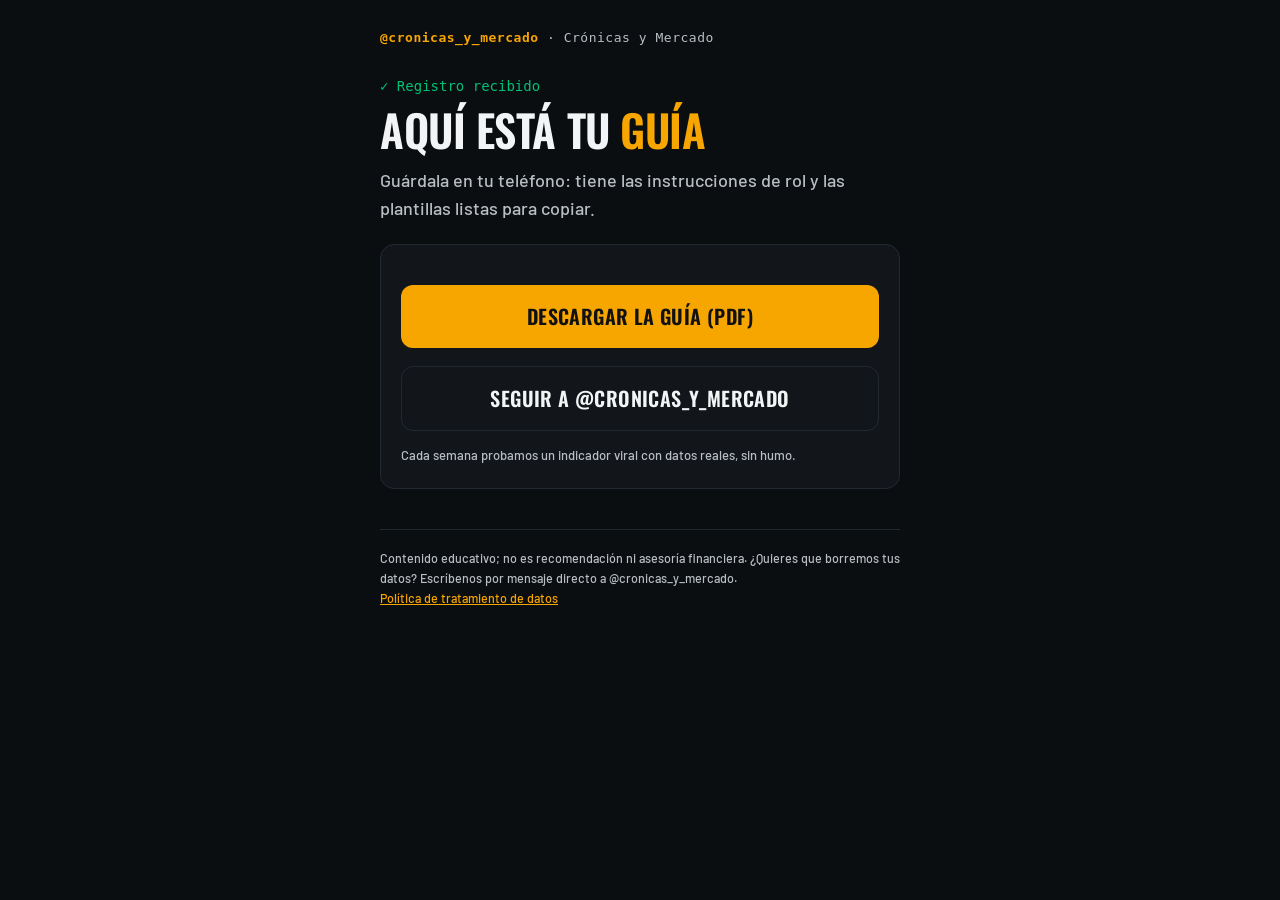
==== gracias.html @ 26cb08d0 "Landing de la guía IA en el trading, sin humo Co-Authored-By: Claude Opus 5.5 <noreply@anthropic.com" ====
<!doctype html>
<html lang="es">
<head>
<meta charset="utf-8">
<meta name="viewport" content="width=device-width,initial-scale=1">
<title>Tu guía · Crónicas y Mercado</title>
<meta name="robots" content="noindex">
<link rel="stylesheet" href="estilo.css">
</head>
<body>
<main class="wrap">
  <div class="marca"><b>@cronicas_y_mercado</b> · Crónicas y Mercado</div>
  <p class="ok">✓ Registro recibido</p>
  <h1 style="margin-top:10px">Aquí está tu <em>guía</em></h1>
  <p class="sub">Guárdala en tu teléfono: tiene las instrucciones de rol y las plantillas listas para copiar.</p>

  <div class="card">
    <a class="boton" href="guia-ia-trading.pdf" download>Descargar la guía (PDF)</a>
    <a class="boton sec" href="https://www.instagram.com/cronicas_y_mercado/">Seguir a @cronicas_y_mercado</a>
    <p class="nota">Cada semana probamos un indicador viral con datos reales, sin humo.</p>
  </div>

  <p class="pie">Contenido educativo; no es recomendación ni asesoría financiera. ¿Quieres que borremos tus datos? Escríbenos por mensaje directo a @cronicas_y_mercado.<br>
  <a href="privacidad.html">Política de tratamiento de datos</a></p>
</main>
</body>
</html>
---- estilo.css ----
@font-face{font-family:"Oswald";src:url("fonts/Oswald.ttf");font-weight:200 700;font-display:swap}
@font-face{font-family:"Barlow";src:url("fonts/Barlow-Medium.ttf");font-weight:500;font-display:swap}
:root{--bg:#0B0E11;--panel:#12161B;--fg:#F2F4F5;--muted:#B9BEC4;--ac:#F7A600;--ok:#00C076;--line:#232931}
*{box-sizing:border-box;margin:0;padding:0}
body{background:var(--bg);color:var(--fg);font-family:"Barlow",system-ui,sans-serif;font-size:17px;line-height:1.55;min-height:100vh}
.wrap{max-width:560px;margin:0 auto;padding:28px 20px 56px}
.marca{font-family:ui-monospace,Menlo,monospace;font-size:13px;color:var(--muted);letter-spacing:.04em;margin-bottom:28px}
.marca b{color:var(--ac);font-weight:600}
h1{font-family:"Oswald",sans-serif;font-weight:600;font-size:44px;line-height:1.02;text-transform:uppercase;letter-spacing:-.01em}
h1 em{font-style:normal;color:var(--ac)}
h2{font-family:"Oswald",sans-serif;font-weight:500;font-size:22px;text-transform:uppercase;margin:30px 0 10px}
.sub{color:var(--muted);margin:14px 0 22px;font-size:18px}
ul.lista{list-style:none;margin:16px 0 26px}
ul.lista li{padding:10px 0 10px 28px;border-bottom:1px solid var(--line);position:relative}
ul.lista li::before{content:"›";position:absolute;left:6px;color:var(--ac);font-weight:700}
.card{background:var(--panel);border:1px solid var(--line);border-radius:14px;padding:22px 20px}
label{display:block;font-size:14px;color:var(--muted);margin:14px 0 6px}
input[type=text],input[type=email]{width:100%;padding:14px;border-radius:10px;border:1px solid var(--line);background:#0E1216;color:var(--fg);font:inherit}
input:focus{outline:2px solid var(--ac);outline-offset:1px}
.consent{display:flex;gap:10px;align-items:flex-start;font-size:14px;color:var(--muted);margin:18px 0 6px}
.consent input{margin-top:4px;width:20px;height:20px;accent-color:var(--ac);flex:none}
.consent a,.pie a,.texto a{color:var(--ac)}
button,.boton{display:block;width:100%;text-align:center;margin-top:18px;padding:16px;border:0;border-radius:12px;background:var(--ac);color:#111;font-family:"Oswald",sans-serif;font-weight:600;font-size:20px;text-transform:uppercase;letter-spacing:.02em;cursor:pointer;text-decoration:none}
.boton.sec{background:transparent;color:var(--fg);border:1px solid var(--line)}
.nota{font-size:13px;color:var(--muted);margin-top:14px}
.pie{margin-top:40px;font-size:12.5px;color:var(--muted);line-height:1.6;border-top:1px solid var(--line);padding-top:18px}
.honey{position:absolute;left:-9999px}
.texto p,.texto li{margin:10px 0;color:var(--fg)}
.texto ul{padding-left:22px}
.ok{color:var(--ok);font-family:ui-monospace,Menlo,monospace;font-size:14px}
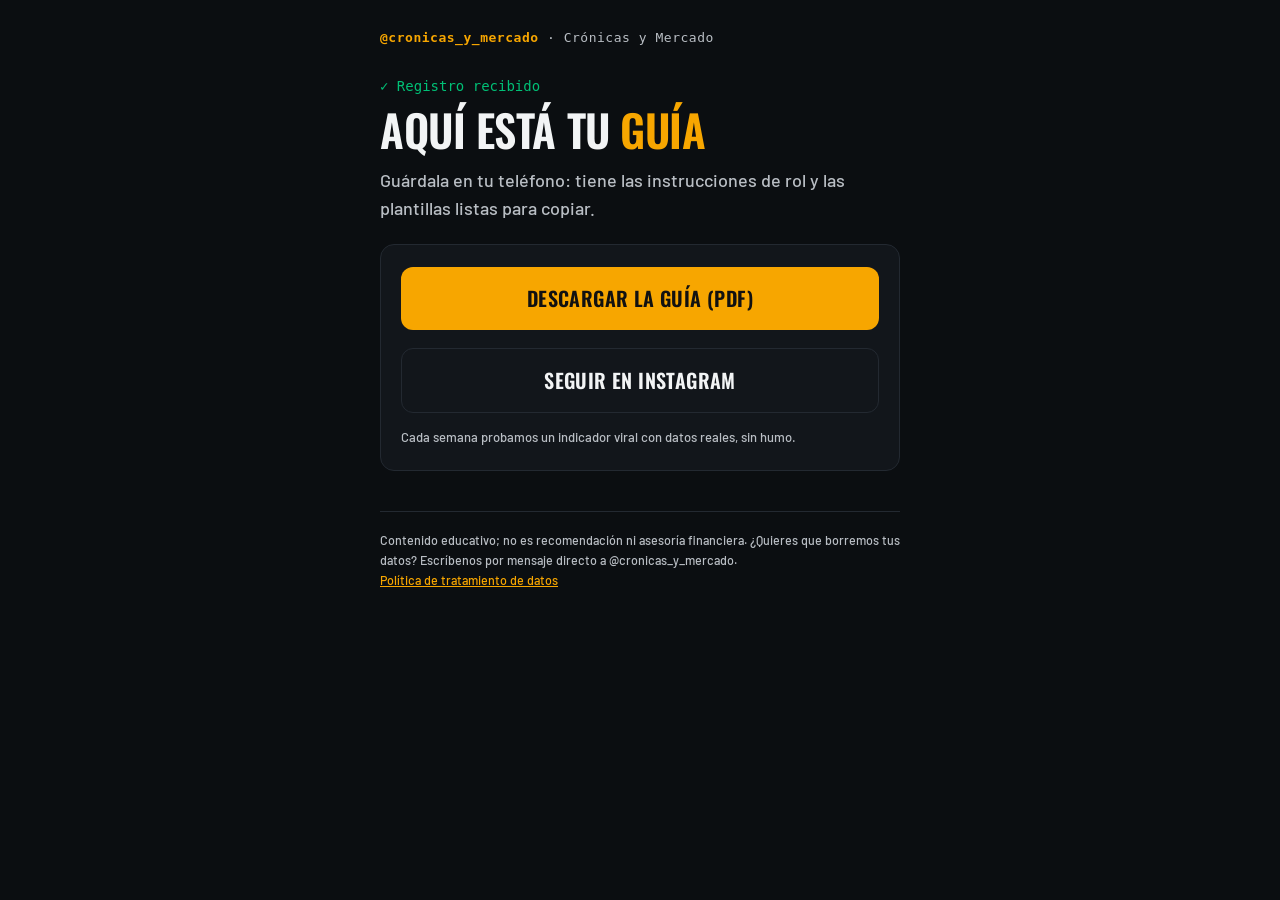
==== commit 6f7d5c5a: "Retoques de la página de descarga Co-Authored-By: Claude Opus 5.5 <noreply@anthropic.com>" ====
--- a/gracias.html
+++ b/gracias.html
@@ -16,7 +16,7 @@
 
   <div class="card">
     <a class="boton" href="guia-ia-trading.pdf" download>Descargar la guía (PDF)</a>
-    <a class="boton sec" href="https://www.instagram.com/cronicas_y_mercado/">Seguir a @cronicas_y_mercado</a>
+    <a class="boton sec" href="https://www.instagram.com/cronicas_y_mercado/">Seguir en Instagram</a>
     <p class="nota">Cada semana probamos un indicador viral con datos reales, sin humo.</p>
   </div>
 
--- a/estilo.css
+++ b/estilo.css
@@ -28,3 +28,4 @@
 .texto p,.texto li{margin:10px 0;color:var(--fg)}
 .texto ul{padding-left:22px}
 .ok{color:var(--ok);font-family:ui-monospace,Menlo,monospace;font-size:14px}
+.card>.boton:first-child{margin-top:0}
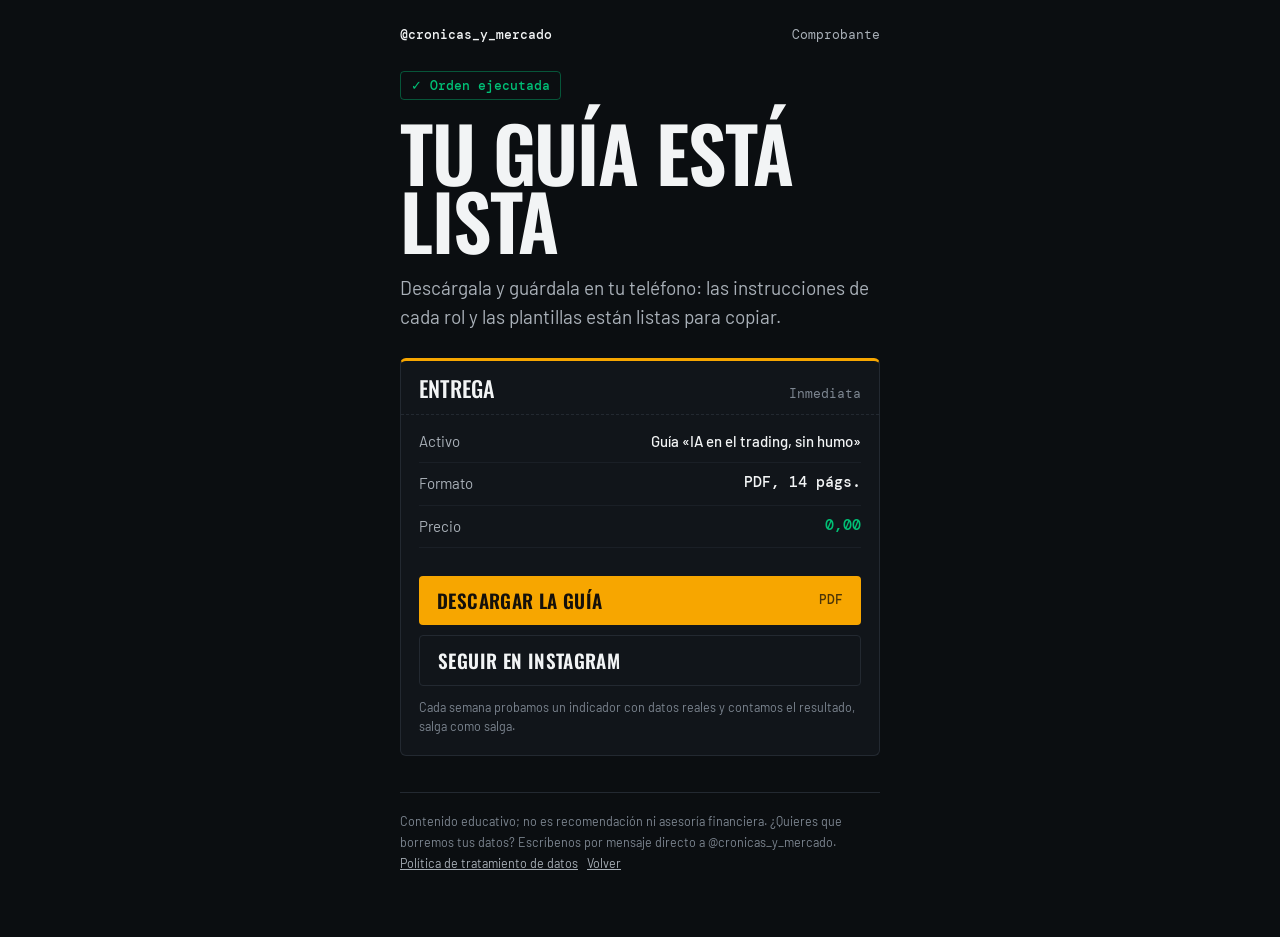
==== commit 0a212886: "Rediseño terminal de trader: velas reales del US30, boleta de orden y comprobante Co-Authored-By: Cl" ====
--- a/gracias.html
+++ b/gracias.html
@@ -3,25 +3,34 @@
 <head>
 <meta charset="utf-8">
 <meta name="viewport" content="width=device-width,initial-scale=1">
-<title>Tu guía · Crónicas y Mercado</title>
+<title>Guía lista · Crónicas y Mercado</title>
 <meta name="robots" content="noindex">
+<meta name="theme-color" content="#0B0E11">
 <link rel="stylesheet" href="estilo.css">
 </head>
 <body>
-<main class="wrap">
-  <div class="marca"><b>@cronicas_y_mercado</b> · Crónicas y Mercado</div>
-  <p class="ok">✓ Registro recibido</p>
-  <h1 style="margin-top:10px">Aquí está tu <em>guía</em></h1>
-  <p class="sub">Guárdala en tu teléfono: tiene las instrucciones de rol y las plantillas listas para copiar.</p>
+<main class="comprobante">
+  <div class="cuenta"><b>@cronicas_y_mercado</b><span>Comprobante</span></div>
+  <p class="sello">✓ Orden ejecutada</p>
+  <h1>Tu guía está lista</h1>
+  <p class="bajada">Descárgala y guárdala en tu teléfono: las instrucciones de cada rol y las plantillas están listas para copiar.</p>
 
-  <div class="card">
-    <a class="boton" href="guia-ia-trading.pdf" download>Descargar la guía (PDF)</a>
-    <a class="boton sec" href="https://www.instagram.com/cronicas_y_mercado/">Seguir en Instagram</a>
-    <p class="nota">Cada semana probamos un indicador viral con datos reales, sin humo.</p>
-  </div>
+  <section class="boleta" aria-label="Detalle de la entrega">
+    <div class="boleta-cab"><h2>Entrega</h2><span>Inmediata</span></div>
+    <dl class="filas">
+      <div class="fila"><dt>Activo</dt><dd>Guía «IA en el trading, sin humo»</dd></div>
+      <div class="fila"><dt>Formato</dt><dd class="num">PDF, 14 págs.</dd></div>
+      <div class="fila"><dt>Precio</dt><dd class="num gratis">0,00</dd></div>
+    </dl>
+    <div class="acciones">
+      <a class="ejecutar" href="guia-ia-trading.pdf" download>Descargar la guía <small>PDF</small></a>
+      <a class="ejecutar sec" href="https://www.instagram.com/cronicas_y_mercado/">Seguir en Instagram</a>
+      <p class="letra">Cada semana probamos un indicador con datos reales y contamos el resultado, salga como salga.</p>
+    </div>
+  </section>
 
-  <p class="pie">Contenido educativo; no es recomendación ni asesoría financiera. ¿Quieres que borremos tus datos? Escríbenos por mensaje directo a @cronicas_y_mercado.<br>
-  <a href="privacidad.html">Política de tratamiento de datos</a></p>
+  <footer class="pie">Contenido educativo; no es recomendación ni asesoría financiera. ¿Quieres que borremos tus datos? Escríbenos por mensaje directo a @cronicas_y_mercado.<br>
+  <a href="privacidad.html">Política de tratamiento de datos</a> &nbsp; <a href="index.html">Volver</a></footer>
 </main>
 </body>
 </html>
--- a/estilo.css
+++ b/estilo.css
@@ -1,31 +1,114 @@
 @font-face{font-family:"Oswald";src:url("fonts/Oswald.ttf");font-weight:200 700;font-display:swap}
+@font-face{font-family:"Barlow";src:url("fonts/Barlow-Regular.ttf");font-weight:400;font-display:swap}
 @font-face{font-family:"Barlow";src:url("fonts/Barlow-Medium.ttf");font-weight:500;font-display:swap}
-:root{--bg:#0B0E11;--panel:#12161B;--fg:#F2F4F5;--muted:#B9BEC4;--ac:#F7A600;--ok:#00C076;--line:#232931}
+@font-face{font-family:"Barlow";src:url("fonts/Barlow-SemiBold.ttf");font-weight:600;font-display:swap}
+@font-face{font-family:"DM Mono";src:url("fonts/DMMono-Regular.ttf");font-weight:400;font-display:swap}
+@font-face{font-family:"DM Mono";src:url("fonts/DMMono-Medium.ttf");font-weight:500;font-display:swap}
+
+:root{
+  --bg:#0B0E11; --panel:#11151A; --well:#0D1115; --fg:#F2F4F5; --muted:#A9B0B8; --dim:#7D8691;
+  --ac:#F7A600; --up:#00C076; --down:#F6465D; --line:#232931; --grid:#1A1F26;
+  --mono:"DM Mono",ui-monospace,Menlo,monospace; --disp:"Oswald",Impact,sans-serif; --body:"Barlow",system-ui,sans-serif;
+}
 *{box-sizing:border-box;margin:0;padding:0}
-body{background:var(--bg);color:var(--fg);font-family:"Barlow",system-ui,sans-serif;font-size:17px;line-height:1.55;min-height:100vh}
-.wrap{max-width:560px;margin:0 auto;padding:28px 20px 56px}
-.marca{font-family:ui-monospace,Menlo,monospace;font-size:13px;color:var(--muted);letter-spacing:.04em;margin-bottom:28px}
-.marca b{color:var(--ac);font-weight:600}
-h1{font-family:"Oswald",sans-serif;font-weight:600;font-size:44px;line-height:1.02;text-transform:uppercase;letter-spacing:-.01em}
-h1 em{font-style:normal;color:var(--ac)}
-h2{font-family:"Oswald",sans-serif;font-weight:500;font-size:22px;text-transform:uppercase;margin:30px 0 10px}
-.sub{color:var(--muted);margin:14px 0 22px;font-size:18px}
-ul.lista{list-style:none;margin:16px 0 26px}
-ul.lista li{padding:10px 0 10px 28px;border-bottom:1px solid var(--line);position:relative}
-ul.lista li::before{content:"›";position:absolute;left:6px;color:var(--ac);font-weight:700}
-.card{background:var(--panel);border:1px solid var(--line);border-radius:14px;padding:22px 20px}
-label{display:block;font-size:14px;color:var(--muted);margin:14px 0 6px}
-input[type=text],input[type=email]{width:100%;padding:14px;border-radius:10px;border:1px solid var(--line);background:#0E1216;color:var(--fg);font:inherit}
-input:focus{outline:2px solid var(--ac);outline-offset:1px}
-.consent{display:flex;gap:10px;align-items:flex-start;font-size:14px;color:var(--muted);margin:18px 0 6px}
-.consent input{margin-top:4px;width:20px;height:20px;accent-color:var(--ac);flex:none}
-.consent a,.pie a,.texto a{color:var(--ac)}
-button,.boton{display:block;width:100%;text-align:center;margin-top:18px;padding:16px;border:0;border-radius:12px;background:var(--ac);color:#111;font-family:"Oswald",sans-serif;font-weight:600;font-size:20px;text-transform:uppercase;letter-spacing:.02em;cursor:pointer;text-decoration:none}
-.boton.sec{background:transparent;color:var(--fg);border:1px solid var(--line)}
-.nota{font-size:13px;color:var(--muted);margin-top:14px}
-.pie{margin-top:40px;font-size:12.5px;color:var(--muted);line-height:1.6;border-top:1px solid var(--line);padding-top:18px}
-.honey{position:absolute;left:-9999px}
-.texto p,.texto li{margin:10px 0;color:var(--fg)}
-.texto ul{padding-left:22px}
-.ok{color:var(--ok);font-family:ui-monospace,Menlo,monospace;font-size:14px}
-.card>.boton:first-child{margin-top:0}
+html{-webkit-text-size-adjust:100%}
+body{background:var(--bg);color:var(--fg);font:400 17px/1.55 var(--body);min-height:100vh;overflow-x:hidden}
+a{color:var(--ac)}
+:focus-visible{outline:2px solid var(--ac);outline-offset:3px;border-radius:4px}
+
+/* Cinta: las reglas del método, no precios */
+.cinta{border-bottom:1px solid var(--line);overflow:hidden;white-space:nowrap;font:400 12.5px/1 var(--mono);color:var(--muted);background:var(--well)}
+.cinta-pista{display:inline-flex;padding:11px 0;animation:cinta 48s linear infinite}
+.cinta span{padding:0 22px;position:relative}
+.cinta span::before{content:"";position:absolute;left:-3px;top:50%;width:6px;height:6px;margin-top:-3px;background:var(--ac);transform:rotate(45deg)}
+@keyframes cinta{to{transform:translateX(-50%)}}
+
+.pagina{max-width:1180px;margin:0 auto;padding:22px 20px 64px;display:grid;gap:28px;
+  grid-template-columns:minmax(0,1fr);grid-template-areas:"cab" "graf" "boleta" "indice" "pie"}
+.cab{grid-area:cab}.graf{grid-area:graf}.boleta{grid-area:boleta}.indice{grid-area:indice}.pie{grid-area:pie}
+@media (min-width:980px){
+  .pagina{grid-template-columns:minmax(0,1fr) 400px;column-gap:56px;padding-top:34px;
+    grid-template-areas:"cab boleta" "graf boleta" "indice boleta" "pie pie"}
+  .pagina > .boleta{align-self:start;position:sticky;top:24px}
+}
+
+.cuenta{display:flex;flex-wrap:wrap;gap:8px 16px;justify-content:space-between;align-items:center;font:400 13px/1 var(--mono);color:var(--muted);margin-bottom:26px}
+.cuenta b{color:var(--fg);font-weight:500}
+@keyframes pulso{0%{box-shadow:0 0 0 0 rgba(0,192,118,.6)}70%,100%{box-shadow:0 0 0 8px rgba(0,192,118,0)}}
+
+h1{font:600 clamp(52px,12vw,112px)/.9 var(--disp);text-transform:uppercase;letter-spacing:-.015em}
+h1 .l2{display:block;color:transparent;-webkit-text-stroke:1.5px var(--fg)}
+.bajada{max-width:34em;margin-top:18px;font-size:19px;color:var(--muted)}
+.bajada strong{color:var(--fg);font-weight:600}
+
+/* Gráfico */
+.graf{background:var(--panel);border:1px solid var(--line);border-radius:6px;overflow:hidden}
+.graf-cab{display:flex;flex-wrap:wrap;gap:6px 18px;justify-content:space-between;align-items:baseline;padding:12px 14px;border-bottom:1px solid var(--line);font:400 12.5px/1.3 var(--mono);color:var(--muted)}
+.graf-cab b{color:var(--fg);font-weight:500}
+.lectura{display:flex;flex-wrap:wrap;gap:4px 12px;font-variant-numeric:tabular-nums}
+.lectura i{font-style:normal;color:var(--dim)}
+.lectura .sube{color:var(--up)}.lectura .baja{color:var(--down)}
+.graf svg{display:block;width:100%;height:auto;touch-action:pan-y;cursor:crosshair}
+.graf figcaption{padding:10px 14px 12px;border-top:1px solid var(--line);font:400 11.5px/1.5 var(--mono);color:var(--dim)}
+.vela{transform-box:fill-box;transform-origin:50% 100%;animation:crece .5s cubic-bezier(.2,.8,.2,1) both}
+@keyframes crece{from{transform:scaleY(0);opacity:0}}
+.nota-graf{opacity:0;animation:aparece .6s ease-out forwards}
+@keyframes aparece{to{opacity:1}}
+
+/* Boleta de orden */
+.boleta{background:var(--panel);border:1px solid var(--line);border-top:3px solid var(--ac);border-radius:6px}
+.boleta-cab{display:flex;justify-content:space-between;align-items:baseline;padding:16px 18px 14px;border-bottom:1px dashed var(--line)}
+.boleta-cab h2{font:500 22px/1 var(--disp);text-transform:uppercase;letter-spacing:.01em}
+.boleta-cab span{font:400 12.5px/1 var(--mono);color:var(--dim)}
+.filas{padding:6px 18px 4px}
+.fila{display:flex;justify-content:space-between;gap:16px;padding:9px 0;border-bottom:1px solid var(--grid);font-size:15px}
+.fila dt{color:var(--muted)}
+.fila dd{text-align:right;font-weight:500}
+.fila dd.num{font:500 15px/1.4 var(--mono);font-variant-numeric:tabular-nums}
+.fila dd.gratis{color:var(--up)}
+.boleta form,.boleta .acciones{padding:8px 18px 20px}
+.campo{margin-top:14px}
+.campo label{display:block;font-size:14px;color:var(--muted);margin-bottom:6px}
+.campo input{width:100%;padding:13px 14px;border-radius:4px;border:1px solid var(--line);background:var(--well);color:var(--fg);font:400 17px/1.2 var(--mono)}
+.campo input:focus{outline:none;border-color:var(--ac);box-shadow:0 0 0 3px rgba(247,166,0,.18)}
+.consent{display:flex;gap:10px;align-items:flex-start;font-size:13.5px;line-height:1.5;color:var(--muted);margin:18px 0 4px}
+.consent input{margin-top:3px;width:18px;height:18px;accent-color:var(--ac);flex:none}
+.ejecutar{display:flex;justify-content:space-between;align-items:center;gap:12px;width:100%;margin-top:16px;padding:15px 18px;border:0;border-radius:4px;background:var(--ac);color:#14100A;font:600 19px/1 var(--disp);text-transform:uppercase;letter-spacing:.02em;cursor:pointer;text-decoration:none;transition:filter .15s}
+.ejecutar small{font:500 12.5px/1 var(--mono);text-transform:none;letter-spacing:0;opacity:.75}
+.ejecutar:hover{filter:brightness(1.08)}
+.ejecutar:active{transform:translateY(1px)}
+.ejecutar.sec{background:transparent;color:var(--fg);border:1px solid var(--line);margin-top:10px}
+.letra{font-size:12.5px;color:var(--dim);margin-top:12px;line-height:1.5}
+.honey{position:absolute;left:-9999px;width:1px;height:1px;overflow:hidden}
+
+/* Índice de la guía (secuencia real del PDF) */
+.indice h2{font:500 24px/1.1 var(--disp);text-transform:uppercase;margin-bottom:6px}
+.indice > p{color:var(--muted);font-size:15px;margin-bottom:12px}
+.indice ol{list-style:none;border-top:1px solid var(--line)}
+.indice li{display:grid;grid-template-columns:30px 1fr auto;gap:12px;align-items:baseline;padding:13px 2px;border-bottom:1px solid var(--line)}
+.indice li .n{font:500 13px/1 var(--mono);color:var(--ac)}
+.indice li .t{font-size:16.5px}
+.indice li .t em{display:block;font-style:normal;font-size:14px;color:var(--muted);margin-top:2px}
+.indice li .p{font:400 12.5px/1 var(--mono);color:var(--dim);white-space:nowrap}
+
+.pie{border-top:1px solid var(--line);padding-top:18px;font-size:12.5px;color:var(--dim);line-height:1.65}
+.pie a{color:var(--muted)}
+
+/* Páginas de texto */
+.texto{max-width:680px;margin:0 auto;padding:28px 20px 64px}
+.texto h1{font-size:clamp(38px,8vw,56px);line-height:.95}
+.texto h2{font:500 20px/1.2 var(--disp);text-transform:uppercase;margin:30px 0 8px}
+.texto p,.texto li{margin:8px 0;color:#D5D9DD}
+.texto ul{padding-left:20px}
+.vigencia{font:400 12.5px/1 var(--mono);color:var(--dim);margin-top:14px}
+
+/* Comprobante */
+.comprobante{max-width:520px;margin:0 auto;padding:28px 20px 64px}
+.sello{display:inline-flex;align-items:center;gap:8px;font:500 13px/1 var(--mono);color:var(--up);border:1px solid rgba(0,192,118,.4);padding:7px 10px;border-radius:4px;margin:4px 0 18px}
+.comprobante h1{font-size:clamp(48px,13vw,76px)}
+.comprobante .boleta{margin-top:26px}
+.comprobante .pie{margin-top:36px}
+
+@media (prefers-reduced-motion:reduce){
+  .cinta-pista,.vela,.nota-graf{animation:none!important;opacity:1}
+}
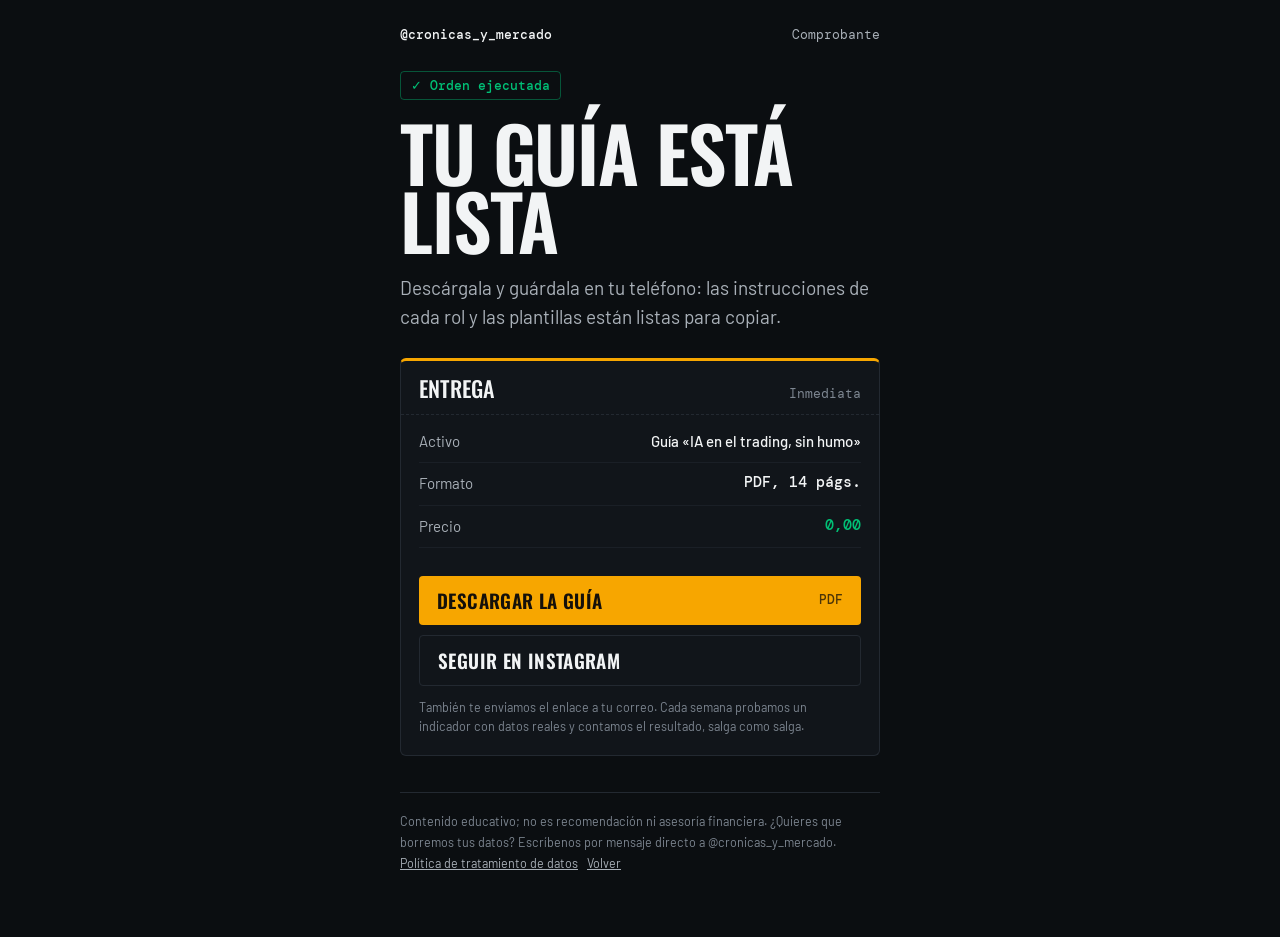
==== commit 1ceb5668: "Entrega robusta en el navegador de Instagram: envío AJAX, abrir en Chrome y correo automático con el" ====
--- a/gracias.html
+++ b/gracias.html
@@ -23,14 +23,33 @@
       <div class="fila"><dt>Precio</dt><dd class="num gratis">0,00</dd></div>
     </dl>
     <div class="acciones">
-      <a class="ejecutar" href="guia-ia-trading.pdf" download>Descargar la guía <small>PDF</small></a>
+      <a class="ejecutar" id="descarga" href="guia-ia-trading.pdf">Descargar la guía <small>PDF</small></a>
+      <a class="ejecutar sec" id="externo" href="guia-ia-trading.pdf" hidden>Abrir en Chrome</a>
+      <p class="letra" id="aviso" hidden></p>
       <a class="ejecutar sec" href="https://www.instagram.com/cronicas_y_mercado/">Seguir en Instagram</a>
-      <p class="letra">Cada semana probamos un indicador con datos reales y contamos el resultado, salga como salga.</p>
+      <p class="letra">También te enviamos el enlace a tu correo. Cada semana probamos un indicador con datos reales y contamos el resultado, salga como salga.</p>
     </div>
   </section>
 
   <footer class="pie">Contenido educativo; no es recomendación ni asesoría financiera. ¿Quieres que borremos tus datos? Escríbenos por mensaje directo a @cronicas_y_mercado.<br>
   <a href="privacidad.html">Política de tratamiento de datos</a> &nbsp; <a href="index.html">Volver</a></footer>
 </main>
+<script>
+// El navegador interno de Instagram y Facebook en Android no abre PDF: se ofrece abrirlo en Chrome.
+(function(){
+  var ua=navigator.userAgent, interno=/Instagram|FBAN|FBAV|FB_IAB/i.test(ua), android=/Android/i.test(ua);
+  if(!interno) return;
+  var url=new URL("guia-ia-trading.pdf",location.href).href, aviso=document.getElementById("aviso");
+  if(android){
+    var ext=document.getElementById("externo");
+    ext.href="intent://"+url.replace(/^https:\/\//,"")+"#Intent;scheme=https;package=com.android.chrome;S.browser_fallback_url="+encodeURIComponent(url)+";end";
+    ext.hidden=false;
+    aviso.textContent="Estás en el navegador de Instagram, que no abre PDF. Toca «Abrir en Chrome».";
+  }else{
+    aviso.textContent="Si la guía no se abre, toca ··· arriba a la derecha y elige «Abrir en el navegador».";
+  }
+  aviso.hidden=false;
+})();
+</script>
 </body>
 </html>
--- a/estilo.css
+++ b/estilo.css
@@ -112,3 +112,4 @@
 @media (prefers-reduced-motion:reduce){
   .cinta-pista,.vela,.nota-graf{animation:none!important;opacity:1}
 }
+[hidden]{display:none!important}
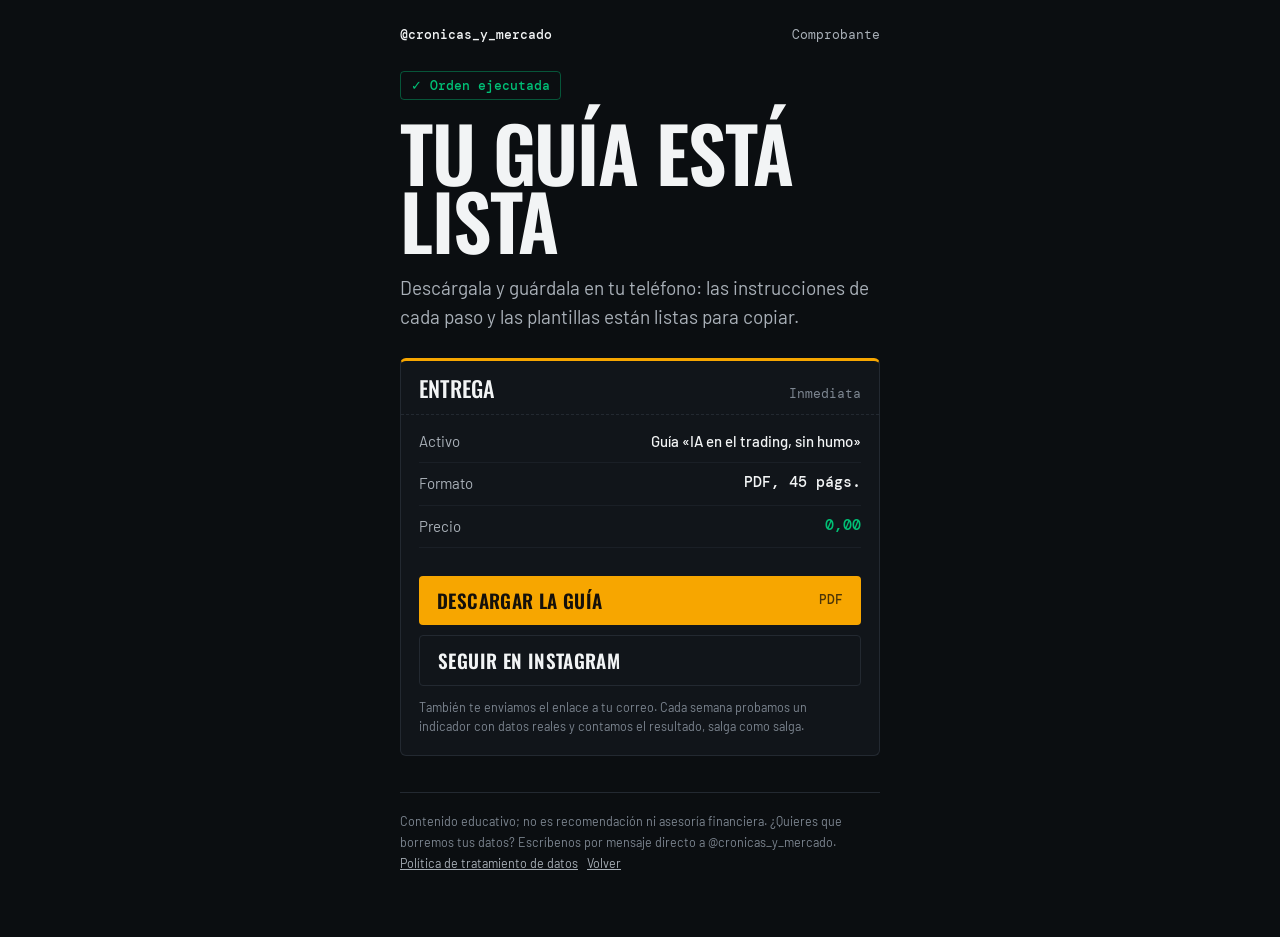
==== commit c3095d21: "Guía v2: manual de análisis con IA en 7 pasos (45 págs.) e índice actualizado Co-Authored-By: Claude" ====
--- a/gracias.html
+++ b/gracias.html
@@ -13,13 +13,13 @@
   <div class="cuenta"><b>@cronicas_y_mercado</b><span>Comprobante</span></div>
   <p class="sello">✓ Orden ejecutada</p>
   <h1>Tu guía está lista</h1>
-  <p class="bajada">Descárgala y guárdala en tu teléfono: las instrucciones de cada rol y las plantillas están listas para copiar.</p>
+  <p class="bajada">Descárgala y guárdala en tu teléfono: las instrucciones de cada paso y las plantillas están listas para copiar.</p>
 
   <section class="boleta" aria-label="Detalle de la entrega">
     <div class="boleta-cab"><h2>Entrega</h2><span>Inmediata</span></div>
     <dl class="filas">
       <div class="fila"><dt>Activo</dt><dd>Guía «IA en el trading, sin humo»</dd></div>
-      <div class="fila"><dt>Formato</dt><dd class="num">PDF, 14 págs.</dd></div>
+      <div class="fila"><dt>Formato</dt><dd class="num">PDF, 45 págs.</dd></div>
       <div class="fila"><dt>Precio</dt><dd class="num gratis">0,00</dd></div>
     </dl>
     <div class="acciones">
